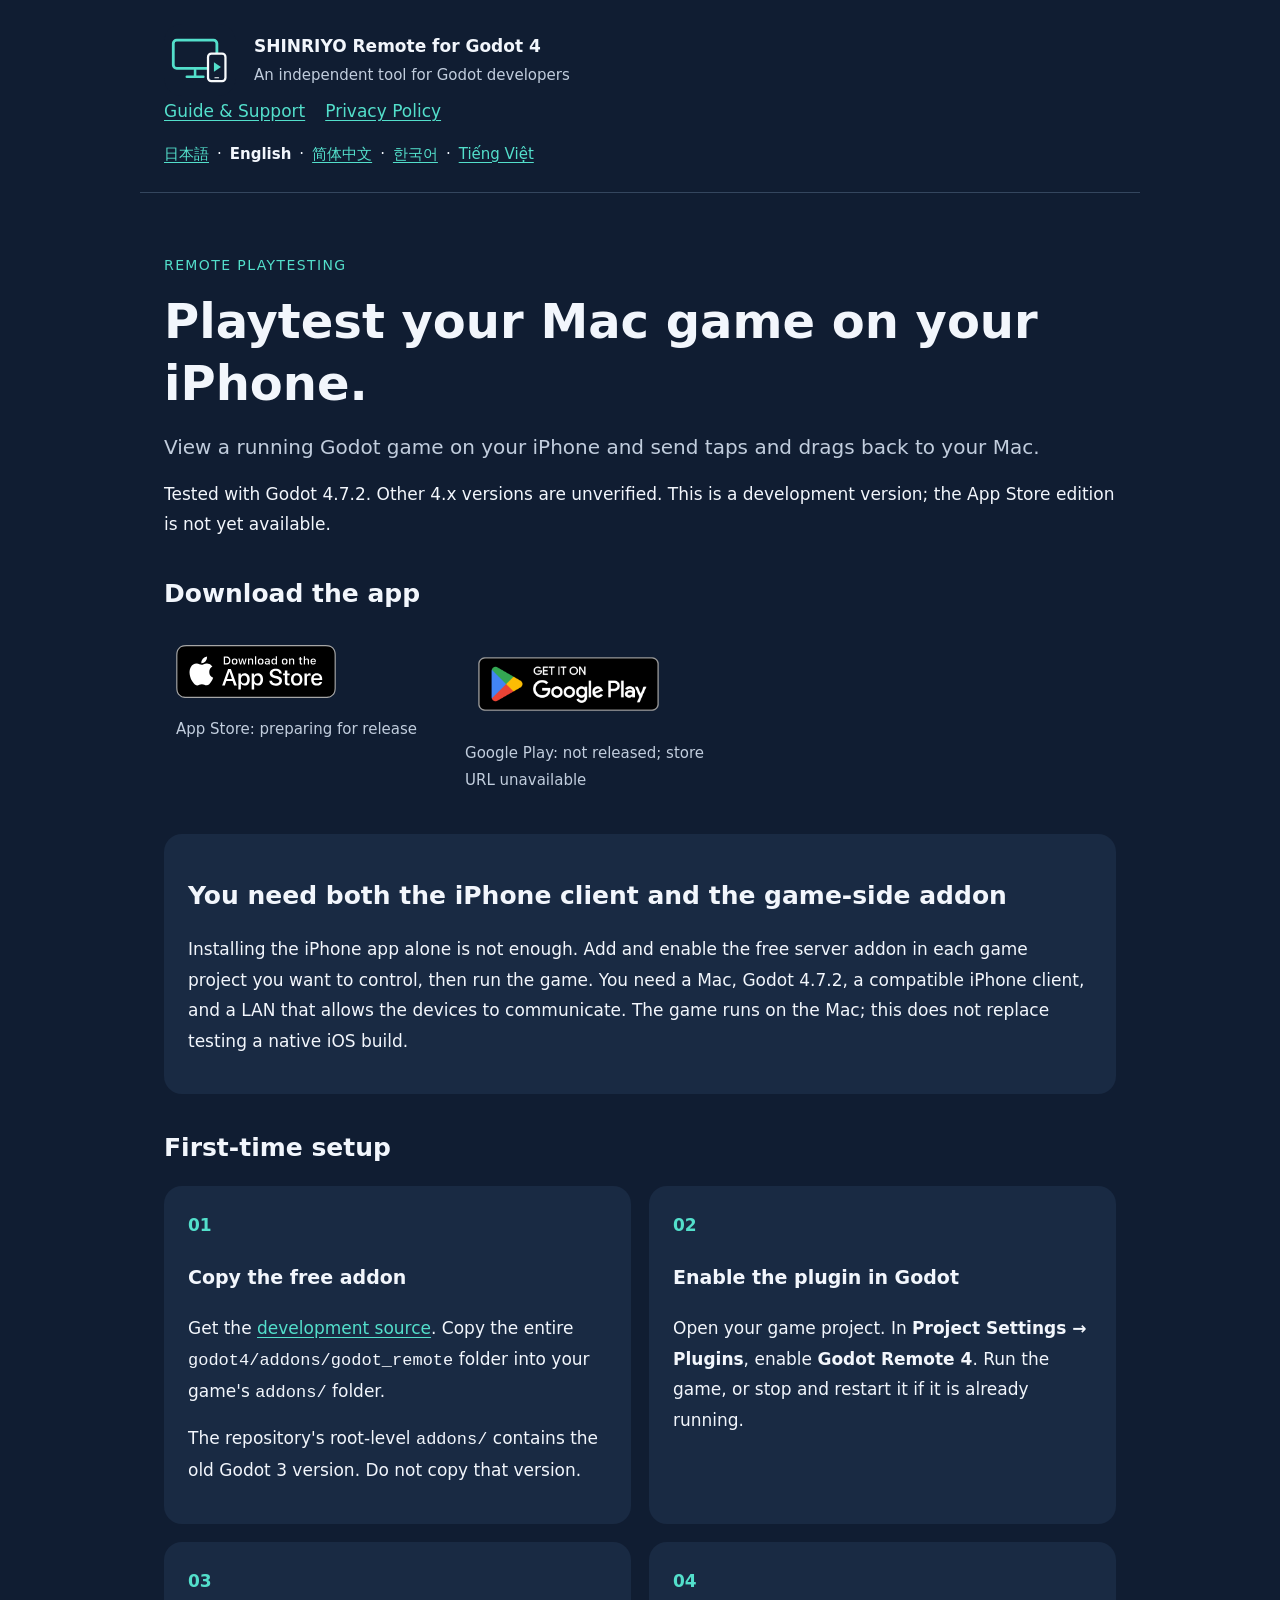
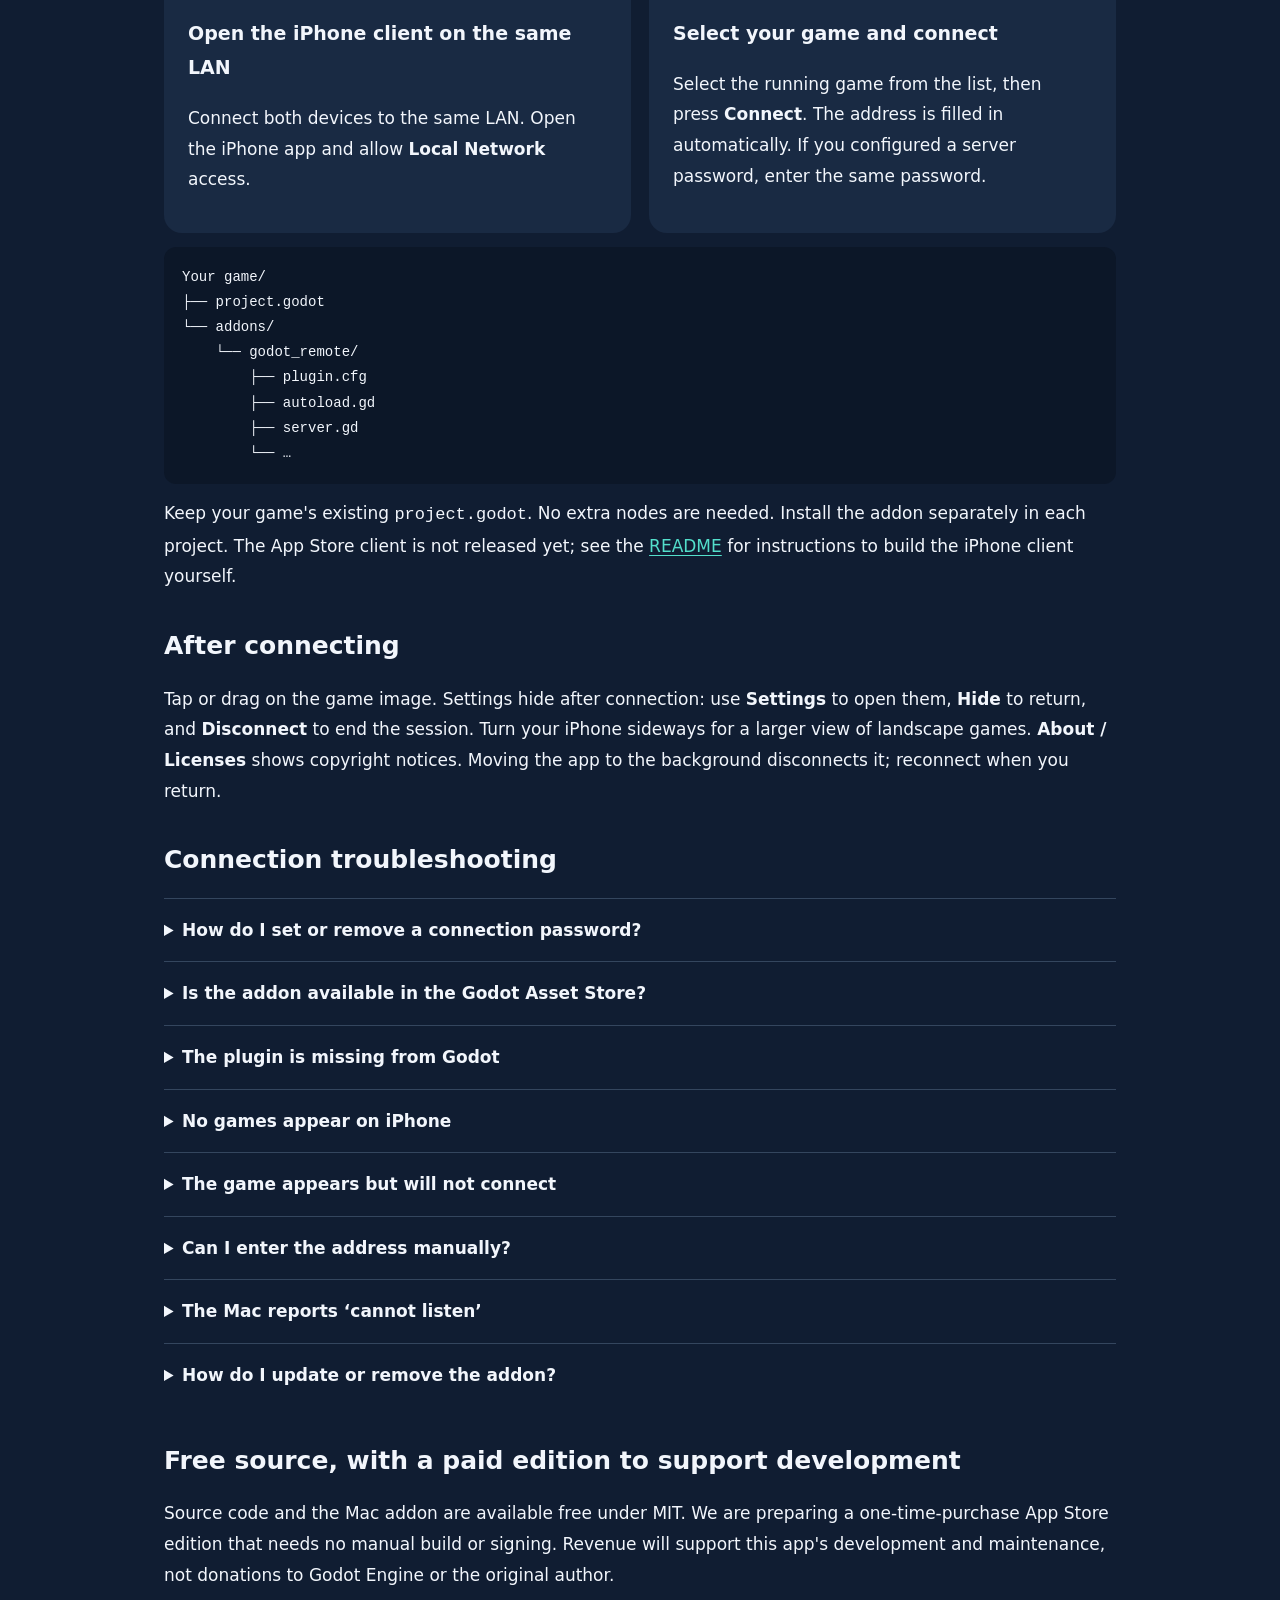
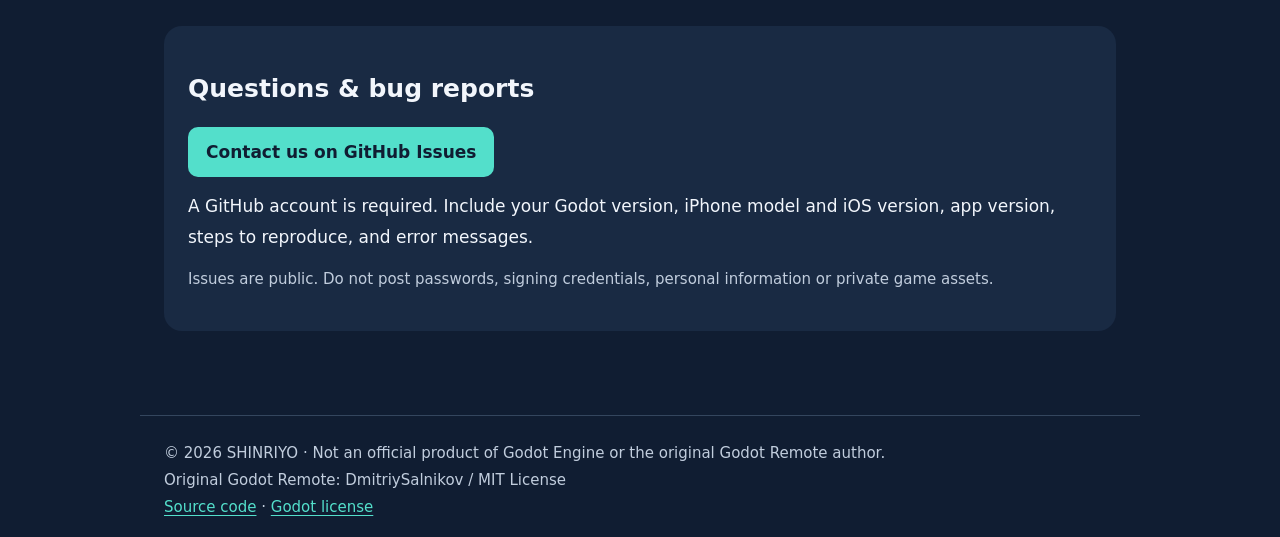
==== release/support_page/index-en.html @ a8b474cf "Save next-version connection work and release documentation" ====
<!doctype html><html lang="en"><head><meta charset="utf-8"><meta name="viewport" content="width=device-width,initial-scale=1"><meta name="description" content="View a running Godot game on your iPhone and send taps and drags back to your Mac."><title>Guide &amp; Support | SHINRIYO Remote</title><link rel="icon" href="icon.svg" type="image/svg+xml"><link rel="stylesheet" href="style.css"><link rel="alternate" hreflang="ja" href="index.html"><link rel="alternate" hreflang="en" href="index-en.html"><link rel="alternate" hreflang="zh-Hans" href="index-zh-Hans.html"><link rel="alternate" hreflang="ko" href="index-ko.html"><link rel="alternate" hreflang="vi" href="index-vi.html"></head><body><header><div class="brand"><img src="icon.svg" alt="" width="72" height="72"><div><strong>SHINRIYO Remote for Godot 4</strong><div class="note">An independent tool for Godot developers</div></div></div><nav aria-label="Navigation"><a href="index-en.html">Guide &amp; Support</a><a href="privacy-en.html">Privacy Policy</a></nav><nav class="languages" aria-label="Language"><a href="index.html" lang="ja" hreflang="ja">日本語</a> · <a href="index-en.html" lang="en" hreflang="en" aria-current="page">English</a> · <a href="index-zh-Hans.html" lang="zh-Hans" hreflang="zh-Hans">简体中文</a> · <a href="index-ko.html" lang="ko" hreflang="ko">한국어</a> · <a href="index-vi.html" lang="vi" hreflang="vi">Tiếng Việt</a></nav></header><main><section><div class="eyebrow">REMOTE PLAYTESTING</div><h1>Playtest your Mac game on your iPhone.</h1><p class="lead">View a running Godot game on your iPhone and send taps and drags back to your Mac.</p><p>Tested with Godot 4.7.2. Other 4.x versions are unverified. This is a development version; the App Store edition is not yet available.</p></section><!-- STORE_BADGES --><section class="downloads" aria-label="Download the app"><h2>Download the app</h2><div class="store-badges"><div class="store-entry"><span class="store-unavailable" aria-disabled="true"><img class="badge-apple" src="badges/apple-en.svg" alt="Download on the App Store"></span><p class="note">App Store: preparing for release</p></div><div class="store-entry"><span class="store-unavailable" aria-disabled="true"><img class="badge-google" src="badges/google-en.png" alt="Get it on Google Play"></span><p class="note">Google Play: not released; store URL unavailable</p></div></div></section><!-- /STORE_BADGES --><div class="card"><h2>You need both the iPhone client and the game-side addon</h2><p>Installing the iPhone app alone is not enough. Add and enable the free server addon in each game project you want to control, then run the game. You need a Mac, Godot 4.7.2, a compatible iPhone client, and a LAN that allows the devices to communicate. The game runs on the Mac; this does not replace testing a native iOS build.</p></div><section id="setup"><h2>First-time setup</h2><div class="grid"><article class="card"><span class="step">01</span><h3>Copy the free addon</h3><p>Get the <a href="https://github.com/shinriyo/GodotRemote/tree/develop/godot4">development source</a>. Copy the entire <code>godot4/addons/godot_remote</code> folder into your game's <code>addons/</code> folder.</p><p>The repository's root-level <code>addons/</code> contains the old Godot 3 version. Do not copy that version.</p></article><article class="card"><span class="step">02</span><h3>Enable the plugin in Godot</h3><p>Open your game project. In <strong>Project Settings → Plugins</strong>, enable <strong>Godot Remote 4</strong>. Run the game, or stop and restart it if it is already running.</p></article><article class="card"><span class="step">03</span><h3>Open the iPhone client on the same LAN</h3><p>Connect both devices to the same LAN. Open the iPhone app and allow <strong>Local Network</strong> access.</p></article><article class="card"><span class="step">04</span><h3>Select your game and connect</h3><p>Select the running game from the list, then press <strong>Connect</strong>. The address is filled in automatically. If you configured a server password, enter the same password.</p></article></div><pre aria-label="Folder layout">Your game/
├── project.godot
└── addons/
    └── godot_remote/
        ├── plugin.cfg
        ├── autoload.gd
        ├── server.gd
        └── …</pre><p>Keep your game's existing <code>project.godot</code>. No extra nodes are needed. Install the addon separately in each project. The App Store client is not released yet; see the <a href="https://github.com/shinriyo/GodotRemote/blob/develop/godot4/README.md">README</a> for instructions to build the iPhone client yourself.</p></section><section><h2>After connecting</h2><p>Tap or drag on the game image. Settings hide after connection: use <strong>Settings</strong> to open them, <strong>Hide</strong> to return, and <strong>Disconnect</strong> to end the session. Turn your iPhone sideways for a larger view of landscape games. <strong>About / Licenses</strong> shows copyright notices. Moving the app to the background disconnects it; reconnect when you return.</p></section><section><h2>Connection troubleshooting</h2><details><summary>How do I set or remove a connection password?</summary><p>Enable Godot Remote 4 in your Mac game project. Open <strong>Project → Project Settings → General</strong>, enable <strong>Advanced Settings</strong>, and search for <code>godot_remote/server</code>. Set <strong>Password</strong> (<code>godot_remote/server/password</code>), then stop and restart the game. Enter the same value in the iPhone client’s <strong>Password</strong> field before connecting. The default is empty and needs no password. To remove it, clear the server setting, restart the game, and clear the client field too. Re-enter the password after relaunching the app. Traffic and passwords are unencrypted; use a trusted LAN.</p></details><details><summary>Is the addon available in the Godot Asset Store?</summary><p>Currently, copy the addon from the GitHub source linked above. The free game-side addon can be submitted to the <a href="https://store.godotengine.org/">Godot Asset Store</a>; this guide does not indicate a published or approved listing. Submission preparation includes a Godot 4-only ZIP, README, LICENSE and copyright notices, an English description, supported versions, and client installation and connection instructions. See the <a href="https://docs.godotengine.org/en/stable/community/asset_store/submitting_to_asset_store.html">official submission guide</a>. Godot’s addon store is separate from Apple’s App Store for the iPhone app.</p></details><details><summary>The plugin is missing from Godot</summary><p>Check that your game contains <code>addons/godot_remote/plugin.cfg</code>. Avoid a nested duplicate folder and the old Godot 3 addon.</p></details><details><summary>No games appear on iPhone</summary><p>Enable the plugin and restart the game. Check Local Network permission and LAN connectivity. Guest Wi-Fi may block device-to-device traffic. Automatic discovery currently supports Mac servers and iPhone clients.</p></details><details><summary>The game appears but will not connect</summary><p>Check the password, Mac-side errors and firewall access for Godot. If the permission prompt caused a timeout, press Connect again.</p></details><details><summary>Can I enter the address manually?</summary><p>Enter the Mac's LAN IP and port (default 22766). Do not enter 127.0.0.1 on iPhone: that refers to the iPhone itself.</p></details><details><summary>The Mac reports ‘cannot listen’</summary><p>Another game may be using the same port. Set different values for godot_remote/server/port when running multiple games.</p></details><details><summary>How do I update or remove the addon?</summary><p>Stop the game, replace the addon folder with the new version, and run again. Updates are manual. To remove it, disable the plugin before deleting its folder.</p></details></section><section><h2>Free source, with a paid edition to support development</h2><p>Source code and the Mac addon are available free under MIT. We are preparing a one-time-purchase App Store edition that needs no manual build or signing. Revenue will support this app&#x27;s development and maintenance, not donations to Godot Engine or the original author.</p></section><section class="card"><h2>Questions &amp; bug reports</h2><a class="button" href="https://github.com/shinriyo/GodotRemote/issues">Contact us on GitHub Issues</a><p>A GitHub account is required. Include your Godot version, iPhone model and iOS version, app version, steps to reproduce, and error messages.</p><p class="note">Issues are public. Do not post passwords, signing credentials, personal information or private game assets.</p></section></main><footer>© 2026 SHINRIYO · Not an official product of Godot Engine or the original Godot Remote author.<br>Original Godot Remote: DmitriySalnikov / MIT License<br><a href="https://github.com/shinriyo/GodotRemote/tree/develop">Source code</a> · <a href="https://godotengine.org/license">Godot license</a></footer></body></html>
---- release/support_page/style.css ----
:root{color-scheme:dark;--bg:#101d32;--panel:#192a43;--text:#f2f6fc;--muted:#c1cddd;--accent:#53dfcb}*{box-sizing:border-box}body{margin:0;background:var(--bg);color:var(--text);font:17px/1.8 system-ui,-apple-system,sans-serif}a{color:var(--accent);text-underline-offset:.2em}a:focus-visible{outline:3px solid var(--accent);outline-offset:5px}header,main,footer{max-width:1000px;margin:auto;padding:24px}nav{display:flex;gap:20px;flex-wrap:wrap}header{border-bottom:1px solid #34465e}.brand{display:flex;gap:18px;align-items:center}.brand img{width:72px;height:72px;border-radius:18px}.eyebrow{color:var(--accent);font-size:14px;letter-spacing:.1em}h1{font-size:clamp(28px,5vw,48px);line-height:1.3;margin:12px 0}h2{font-size:25px;line-height:1.4}h3{font-size:19px}p{margin:14px 0}.lead{font-size:20px;color:var(--muted)}section{margin:36px 0}.card{background:var(--panel);padding:24px;border-radius:18px;margin:20px 0}.grid{display:grid;grid-template-columns:repeat(2,minmax(0,1fr));gap:18px}.grid .card{margin:0}.step{display:inline-block;font-weight:bold;color:var(--accent)}pre{overflow:auto;background:#0c1728;padding:18px;border-radius:12px;font-size:14px}code{overflow-wrap:anywhere}details{border-top:1px solid #34465e;padding:16px 0}summary{cursor:pointer;font-weight:600}li{margin:8px 0}.note,footer{color:var(--muted);font-size:15px}.button{display:inline-block;padding:10px 18px;background:var(--accent);color:#101d32;border-radius:10px;font-weight:bold;text-decoration:none}footer{border-top:1px solid #34465e;margin-top:40px}@media(max-width:640px){.grid{grid-template-columns:1fr}header,main,footer{padding:20px}.brand img{width:56px;height:56px}.card{padding:20px}}
.languages{margin-top:14px;gap:8px;font-size:15px}.languages a[aria-current="page"]{color:var(--text);font-weight:700;text-decoration:none}.brand>div{min-width:0}h1,h2,h3,p,summary{overflow-wrap:anywhere}
.store-badges{display:flex;gap:24px;align-items:flex-start;flex-wrap:wrap}.store-entry{max-width:100%;min-width:0}.store-entry>a,.store-unavailable{display:flex;align-items:center;justify-content:flex-start;min-height:80px;padding:12px}.store-entry img{display:block;object-fit:contain;max-width:100%;height:auto}.badge-apple{width:160px}.badge-google{width:207px}.store-entry .note{max-width:250px;margin:4px 12px}.store-unavailable{cursor:default}
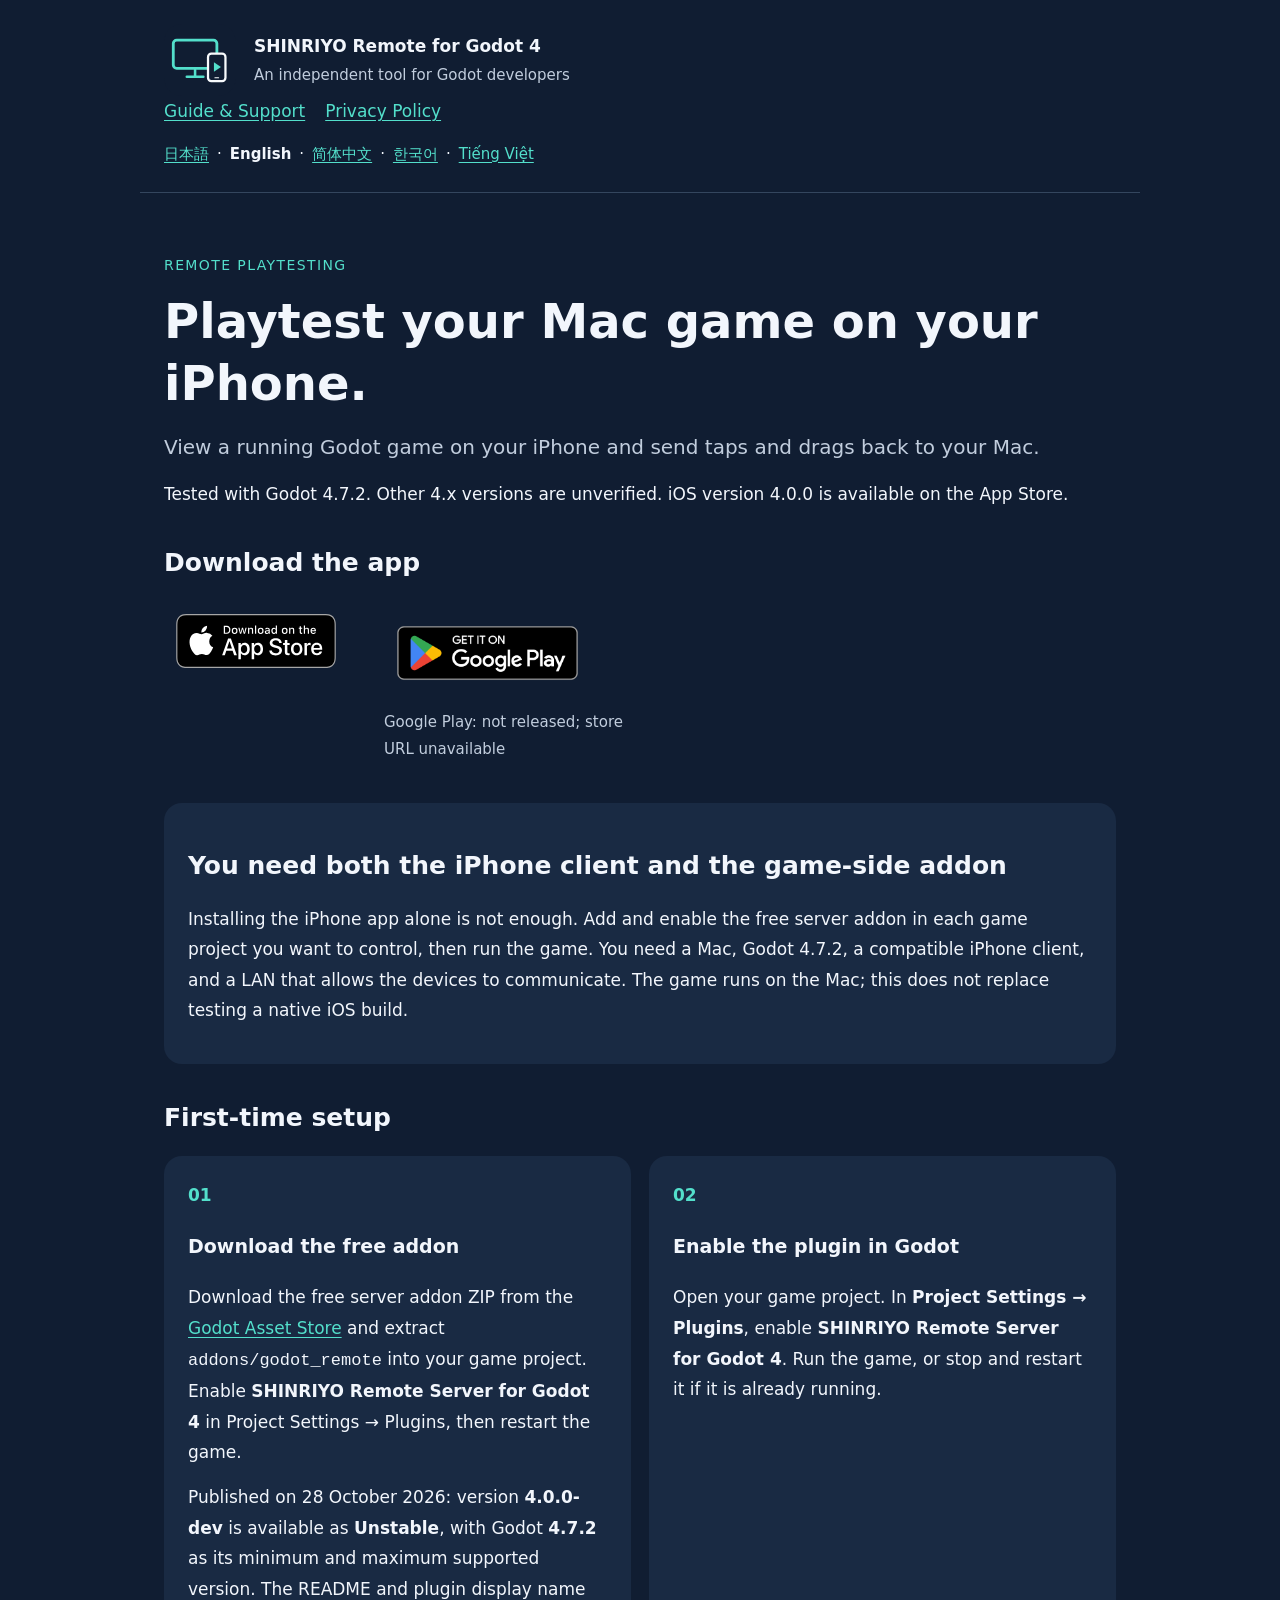
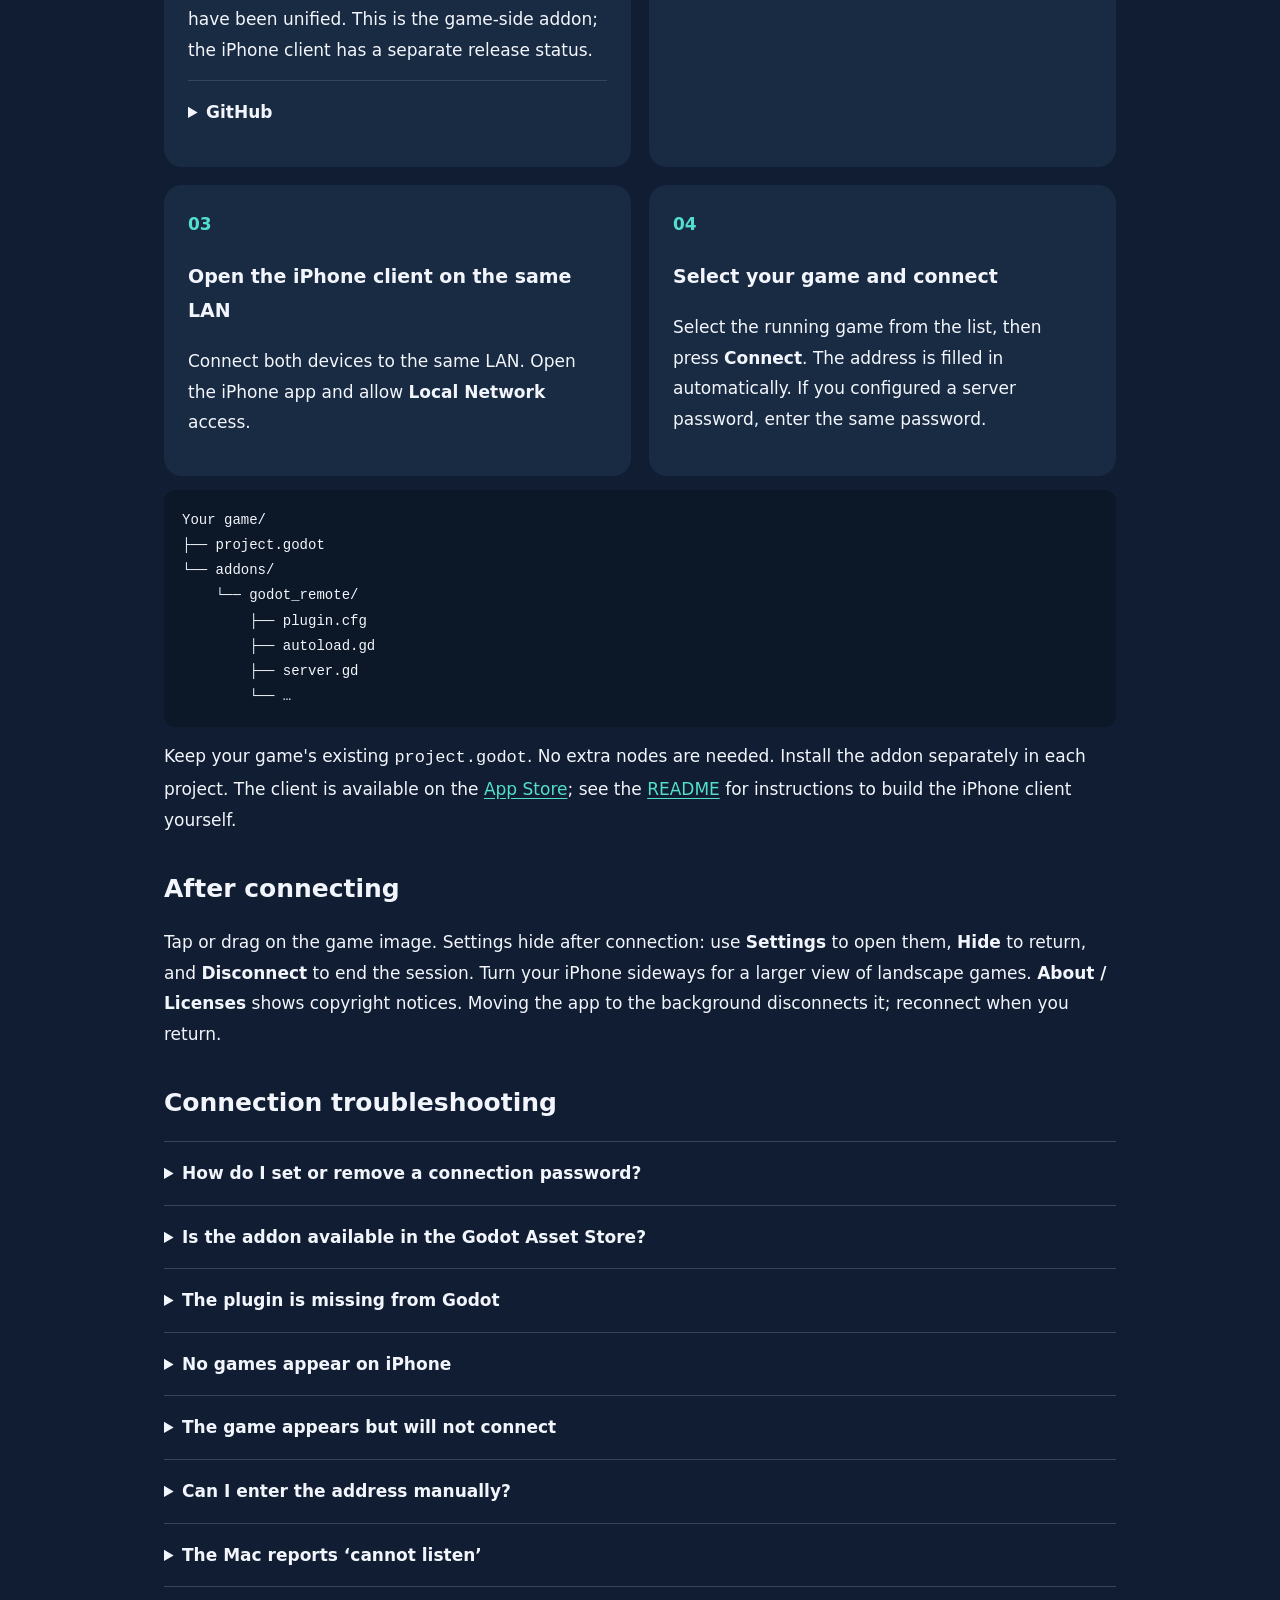
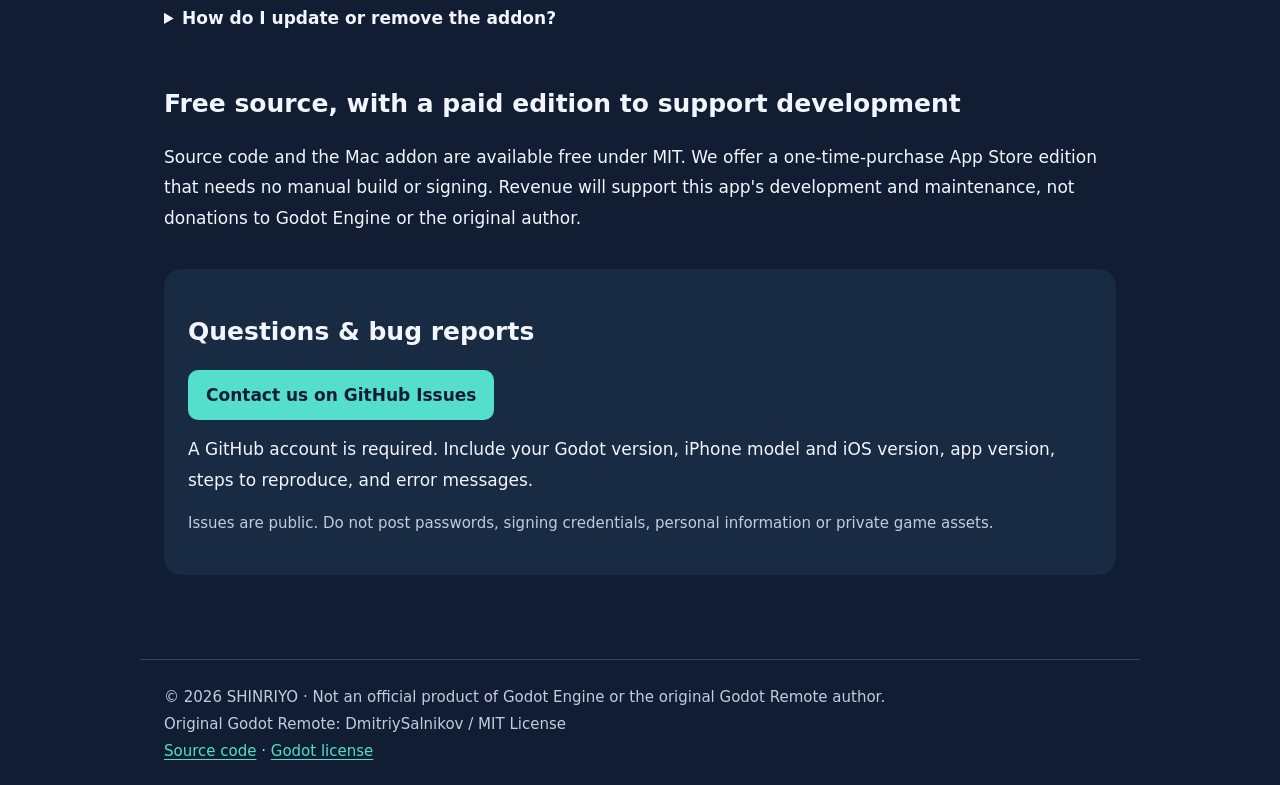
==== commit 097b4e0f: "docs: publish App Store links on localized support pages" ====
--- a/release/support_page/index-en.html
+++ b/release/support_page/index-en.html
@@ -1,8 +1,8 @@
-<!doctype html><html lang="en"><head><meta charset="utf-8"><meta name="viewport" content="width=device-width,initial-scale=1"><meta name="description" content="View a running Godot game on your iPhone and send taps and drags back to your Mac."><title>Guide &amp; Support | SHINRIYO Remote</title><link rel="icon" href="icon.svg" type="image/svg+xml"><link rel="stylesheet" href="style.css"><link rel="alternate" hreflang="ja" href="index.html"><link rel="alternate" hreflang="en" href="index-en.html"><link rel="alternate" hreflang="zh-Hans" href="index-zh-Hans.html"><link rel="alternate" hreflang="ko" href="index-ko.html"><link rel="alternate" hreflang="vi" href="index-vi.html"></head><body><header><div class="brand"><img src="icon.svg" alt="" width="72" height="72"><div><strong>SHINRIYO Remote for Godot 4</strong><div class="note">An independent tool for Godot developers</div></div></div><nav aria-label="Navigation"><a href="index-en.html">Guide &amp; Support</a><a href="privacy-en.html">Privacy Policy</a></nav><nav class="languages" aria-label="Language"><a href="index.html" lang="ja" hreflang="ja">日本語</a> · <a href="index-en.html" lang="en" hreflang="en" aria-current="page">English</a> · <a href="index-zh-Hans.html" lang="zh-Hans" hreflang="zh-Hans">简体中文</a> · <a href="index-ko.html" lang="ko" hreflang="ko">한국어</a> · <a href="index-vi.html" lang="vi" hreflang="vi">Tiếng Việt</a></nav></header><main><section><div class="eyebrow">REMOTE PLAYTESTING</div><h1>Playtest your Mac game on your iPhone.</h1><p class="lead">View a running Godot game on your iPhone and send taps and drags back to your Mac.</p><p>Tested with Godot 4.7.2. Other 4.x versions are unverified. This is a development version; the App Store edition is not yet available.</p></section><!-- STORE_BADGES --><section class="downloads" aria-label="Download the app"><h2>Download the app</h2><div class="store-badges"><div class="store-entry"><span class="store-unavailable" aria-disabled="true"><img class="badge-apple" src="badges/apple-en.svg" alt="Download on the App Store"></span><p class="note">App Store: preparing for release</p></div><div class="store-entry"><span class="store-unavailable" aria-disabled="true"><img class="badge-google" src="badges/google-en.png" alt="Get it on Google Play"></span><p class="note">Google Play: not released; store URL unavailable</p></div></div></section><!-- /STORE_BADGES --><div class="card"><h2>You need both the iPhone client and the game-side addon</h2><p>Installing the iPhone app alone is not enough. Add and enable the free server addon in each game project you want to control, then run the game. You need a Mac, Godot 4.7.2, a compatible iPhone client, and a LAN that allows the devices to communicate. The game runs on the Mac; this does not replace testing a native iOS build.</p></div><section id="setup"><h2>First-time setup</h2><div class="grid"><article class="card"><span class="step">01</span><h3>Copy the free addon</h3><p>Get the <a href="https://github.com/shinriyo/GodotRemote/tree/develop/godot4">development source</a>. Copy the entire <code>godot4/addons/godot_remote</code> folder into your game's <code>addons/</code> folder.</p><p>The repository's root-level <code>addons/</code> contains the old Godot 3 version. Do not copy that version.</p></article><article class="card"><span class="step">02</span><h3>Enable the plugin in Godot</h3><p>Open your game project. In <strong>Project Settings → Plugins</strong>, enable <strong>Godot Remote 4</strong>. Run the game, or stop and restart it if it is already running.</p></article><article class="card"><span class="step">03</span><h3>Open the iPhone client on the same LAN</h3><p>Connect both devices to the same LAN. Open the iPhone app and allow <strong>Local Network</strong> access.</p></article><article class="card"><span class="step">04</span><h3>Select your game and connect</h3><p>Select the running game from the list, then press <strong>Connect</strong>. The address is filled in automatically. If you configured a server password, enter the same password.</p></article></div><pre aria-label="Folder layout">Your game/
+<!doctype html><html lang="en"><head><meta charset="utf-8"><meta name="viewport" content="width=device-width,initial-scale=1"><meta name="description" content="View a running Godot game on your iPhone and send taps and drags back to your Mac."><title>Guide &amp; Support | SHINRIYO Remote</title><link rel="icon" href="icon.svg" type="image/svg+xml"><link rel="stylesheet" href="style.css"><link rel="alternate" hreflang="ja" href="index.html"><link rel="alternate" hreflang="en" href="index-en.html"><link rel="alternate" hreflang="zh-Hans" href="index-zh-Hans.html"><link rel="alternate" hreflang="ko" href="index-ko.html"><link rel="alternate" hreflang="vi" href="index-vi.html"></head><body><header><div class="brand"><img src="icon.svg" alt="" width="72" height="72"><div><strong>SHINRIYO Remote for Godot 4</strong><div class="note">An independent tool for Godot developers</div></div></div><nav aria-label="Navigation"><a href="index-en.html">Guide &amp; Support</a><a href="privacy-en.html">Privacy Policy</a></nav><nav class="languages" aria-label="Language"><a href="index.html" lang="ja" hreflang="ja">日本語</a> · <a href="index-en.html" lang="en" hreflang="en" aria-current="page">English</a> · <a href="index-zh-Hans.html" lang="zh-Hans" hreflang="zh-Hans">简体中文</a> · <a href="index-ko.html" lang="ko" hreflang="ko">한국어</a> · <a href="index-vi.html" lang="vi" hreflang="vi">Tiếng Việt</a></nav></header><main><section><div class="eyebrow">REMOTE PLAYTESTING</div><h1>Playtest your Mac game on your iPhone.</h1><p class="lead">View a running Godot game on your iPhone and send taps and drags back to your Mac.</p><p>Tested with Godot 4.7.2. Other 4.x versions are unverified. iOS version 4.0.0 is available on the App Store.</p></section><!-- STORE_BADGES --><section class="downloads" aria-label="Download the app"><h2>Download the app</h2><div class="store-badges"><div class="store-entry"><a href="https://apps.apple.com/app/shinriyo-remote-for-godot-4/id6824852108"><img class="badge-apple" src="badges/apple-en.svg" alt="Download on the App Store"></a></div><div class="store-entry"><span class="store-unavailable" aria-disabled="true"><img class="badge-google" src="badges/google-en.png" alt="Get it on Google Play"></span><p class="note">Google Play: not released; store URL unavailable</p></div></div></section><!-- /STORE_BADGES --><div class="card"><h2>You need both the iPhone client and the game-side addon</h2><p>Installing the iPhone app alone is not enough. Add and enable the free server addon in each game project you want to control, then run the game. You need a Mac, Godot 4.7.2, a compatible iPhone client, and a LAN that allows the devices to communicate. The game runs on the Mac; this does not replace testing a native iOS build.</p></div><section id="setup"><h2>First-time setup</h2><div class="grid"><article class="card"><span class="step">01</span><h3>Download the free addon</h3><p>Download the free server addon ZIP from the <a href="https://store.godotengine.org/asset/shinriyo/shinriyo-remote-server/">Godot Asset Store</a> and extract <code>addons/godot_remote</code> into your game project. Enable <strong>SHINRIYO Remote Server for Godot 4</strong> in Project Settings → Plugins, then restart the game.</p><p>Published on 28 October 2026: version <strong>4.0.0-dev</strong> is available as <strong>Unstable</strong>, with Godot <strong>4.7.2</strong> as its minimum and maximum supported version. The README and plugin display name have been unified. This is the game-side addon; the iPhone client has a separate release status.</p><details><summary>GitHub</summary><p>Get the <a href="https://github.com/shinriyo/GodotRemote/tree/develop/godot4">development source</a>. Copy the entire <code>godot4/addons/godot_remote</code> folder into your game's <code>addons/</code> folder.</p><p>The repository's root-level <code>addons/</code> contains the old Godot 3 version. Do not copy that version.</p></details></article><article class="card"><span class="step">02</span><h3>Enable the plugin in Godot</h3><p>Open your game project. In <strong>Project Settings → Plugins</strong>, enable <strong>SHINRIYO Remote Server for Godot 4</strong>. Run the game, or stop and restart it if it is already running.</p></article><article class="card"><span class="step">03</span><h3>Open the iPhone client on the same LAN</h3><p>Connect both devices to the same LAN. Open the iPhone app and allow <strong>Local Network</strong> access.</p></article><article class="card"><span class="step">04</span><h3>Select your game and connect</h3><p>Select the running game from the list, then press <strong>Connect</strong>. The address is filled in automatically. If you configured a server password, enter the same password.</p></article></div><pre aria-label="Folder layout">Your game/
 ├── project.godot
 └── addons/
     └── godot_remote/
         ├── plugin.cfg
         ├── autoload.gd
         ├── server.gd
-        └── …</pre><p>Keep your game's existing <code>project.godot</code>. No extra nodes are needed. Install the addon separately in each project. The App Store client is not released yet; see the <a href="https://github.com/shinriyo/GodotRemote/blob/develop/godot4/README.md">README</a> for instructions to build the iPhone client yourself.</p></section><section><h2>After connecting</h2><p>Tap or drag on the game image. Settings hide after connection: use <strong>Settings</strong> to open them, <strong>Hide</strong> to return, and <strong>Disconnect</strong> to end the session. Turn your iPhone sideways for a larger view of landscape games. <strong>About / Licenses</strong> shows copyright notices. Moving the app to the background disconnects it; reconnect when you return.</p></section><section><h2>Connection troubleshooting</h2><details><summary>How do I set or remove a connection password?</summary><p>Enable Godot Remote 4 in your Mac game project. Open <strong>Project → Project Settings → General</strong>, enable <strong>Advanced Settings</strong>, and search for <code>godot_remote/server</code>. Set <strong>Password</strong> (<code>godot_remote/server/password</code>), then stop and restart the game. Enter the same value in the iPhone client’s <strong>Password</strong> field before connecting. The default is empty and needs no password. To remove it, clear the server setting, restart the game, and clear the client field too. Re-enter the password after relaunching the app. Traffic and passwords are unencrypted; use a trusted LAN.</p></details><details><summary>Is the addon available in the Godot Asset Store?</summary><p>Currently, copy the addon from the GitHub source linked above. The free game-side addon can be submitted to the <a href="https://store.godotengine.org/">Godot Asset Store</a>; this guide does not indicate a published or approved listing. Submission preparation includes a Godot 4-only ZIP, README, LICENSE and copyright notices, an English description, supported versions, and client installation and connection instructions. See the <a href="https://docs.godotengine.org/en/stable/community/asset_store/submitting_to_asset_store.html">official submission guide</a>. Godot’s addon store is separate from Apple’s App Store for the iPhone app.</p></details><details><summary>The plugin is missing from Godot</summary><p>Check that your game contains <code>addons/godot_remote/plugin.cfg</code>. Avoid a nested duplicate folder and the old Godot 3 addon.</p></details><details><summary>No games appear on iPhone</summary><p>Enable the plugin and restart the game. Check Local Network permission and LAN connectivity. Guest Wi-Fi may block device-to-device traffic. Automatic discovery currently supports Mac servers and iPhone clients.</p></details><details><summary>The game appears but will not connect</summary><p>Check the password, Mac-side errors and firewall access for Godot. If the permission prompt caused a timeout, press Connect again.</p></details><details><summary>Can I enter the address manually?</summary><p>Enter the Mac's LAN IP and port (default 22766). Do not enter 127.0.0.1 on iPhone: that refers to the iPhone itself.</p></details><details><summary>The Mac reports ‘cannot listen’</summary><p>Another game may be using the same port. Set different values for godot_remote/server/port when running multiple games.</p></details><details><summary>How do I update or remove the addon?</summary><p>Stop the game, replace the addon folder with the new version, and run again. Updates are manual. To remove it, disable the plugin before deleting its folder.</p></details></section><section><h2>Free source, with a paid edition to support development</h2><p>Source code and the Mac addon are available free under MIT. We are preparing a one-time-purchase App Store edition that needs no manual build or signing. Revenue will support this app&#x27;s development and maintenance, not donations to Godot Engine or the original author.</p></section><section class="card"><h2>Questions &amp; bug reports</h2><a class="button" href="https://github.com/shinriyo/GodotRemote/issues">Contact us on GitHub Issues</a><p>A GitHub account is required. Include your Godot version, iPhone model and iOS version, app version, steps to reproduce, and error messages.</p><p class="note">Issues are public. Do not post passwords, signing credentials, personal information or private game assets.</p></section></main><footer>© 2026 SHINRIYO · Not an official product of Godot Engine or the original Godot Remote author.<br>Original Godot Remote: DmitriySalnikov / MIT License<br><a href="https://github.com/shinriyo/GodotRemote/tree/develop">Source code</a> · <a href="https://godotengine.org/license">Godot license</a></footer></body></html>+        └── …</pre><p>Keep your game's existing <code>project.godot</code>. No extra nodes are needed. Install the addon separately in each project. The client is available on the <a href="https://apps.apple.com/app/shinriyo-remote-for-godot-4/id6824852108">App Store</a>; see the <a href="https://github.com/shinriyo/GodotRemote/blob/develop/godot4/README.md">README</a> for instructions to build the iPhone client yourself.</p></section><section><h2>After connecting</h2><p>Tap or drag on the game image. Settings hide after connection: use <strong>Settings</strong> to open them, <strong>Hide</strong> to return, and <strong>Disconnect</strong> to end the session. Turn your iPhone sideways for a larger view of landscape games. <strong>About / Licenses</strong> shows copyright notices. Moving the app to the background disconnects it; reconnect when you return.</p></section><section><h2>Connection troubleshooting</h2><details><summary>How do I set or remove a connection password?</summary><p>Enable SHINRIYO Remote Server for Godot 4 in your Mac game project. Open <strong>Project → Project Settings → General</strong>, enable <strong>Advanced Settings</strong>, and search for <code>godot_remote/server</code>. Set <strong>Password</strong> (<code>godot_remote/server/password</code>), then stop and restart the game. Enter the same value in the iPhone client’s <strong>Password</strong> field before connecting. The default is empty and needs no password. To remove it, clear the server setting, restart the game, and clear the client field too. Re-enter the password after relaunching the app. Traffic and passwords are unencrypted; use a trusted LAN.</p></details><details><summary>Is the addon available in the Godot Asset Store?</summary><p><a href="https://store.godotengine.org/asset/shinriyo/shinriyo-remote-server/">Godot Asset Store — SHINRIYO Remote Server for Godot 4</a>. Published on 28 October 2026: version <strong>4.0.0-dev</strong> is available as <strong>Unstable</strong>, with Godot <strong>4.7.2</strong> as its minimum and maximum supported version. The README and plugin display name have been unified. This is the game-side addon; the iPhone client has a separate release status.</p></details><details><summary>The plugin is missing from Godot</summary><p>Check that your game contains <code>addons/godot_remote/plugin.cfg</code>. Avoid a nested duplicate folder and the old Godot 3 addon.</p></details><details><summary>No games appear on iPhone</summary><p>Enable the plugin and restart the game. Check Local Network permission and LAN connectivity. Guest Wi-Fi may block device-to-device traffic. Automatic discovery currently supports Mac servers and iPhone clients.</p></details><details><summary>The game appears but will not connect</summary><p>Check the password, Mac-side errors and firewall access for Godot. If the permission prompt caused a timeout, press Connect again.</p></details><details><summary>Can I enter the address manually?</summary><p>Enter the Mac's LAN IP and port (default 22766). Do not enter 127.0.0.1 on iPhone: that refers to the iPhone itself.</p></details><details><summary>The Mac reports ‘cannot listen’</summary><p>Another game may be using the same port. Set different values for godot_remote/server/port when running multiple games.</p></details><details><summary>How do I update or remove the addon?</summary><p>Stop the game, replace the addon folder with the new version, and run again. Updates are manual. To remove it, disable the plugin before deleting its folder.</p></details></section><section><h2>Free source, with a paid edition to support development</h2><p>Source code and the Mac addon are available free under MIT. We offer a one-time-purchase App Store edition that needs no manual build or signing. Revenue will support this app&#x27;s development and maintenance, not donations to Godot Engine or the original author.</p></section><section class="card"><h2>Questions &amp; bug reports</h2><a class="button" href="https://github.com/shinriyo/GodotRemote/issues">Contact us on GitHub Issues</a><p>A GitHub account is required. Include your Godot version, iPhone model and iOS version, app version, steps to reproduce, and error messages.</p><p class="note">Issues are public. Do not post passwords, signing credentials, personal information or private game assets.</p></section></main><footer>© 2026 SHINRIYO · Not an official product of Godot Engine or the original Godot Remote author.<br>Original Godot Remote: DmitriySalnikov / MIT License<br><a href="https://github.com/shinriyo/GodotRemote/tree/develop">Source code</a> · <a href="https://godotengine.org/license">Godot license</a></footer></body></html>
